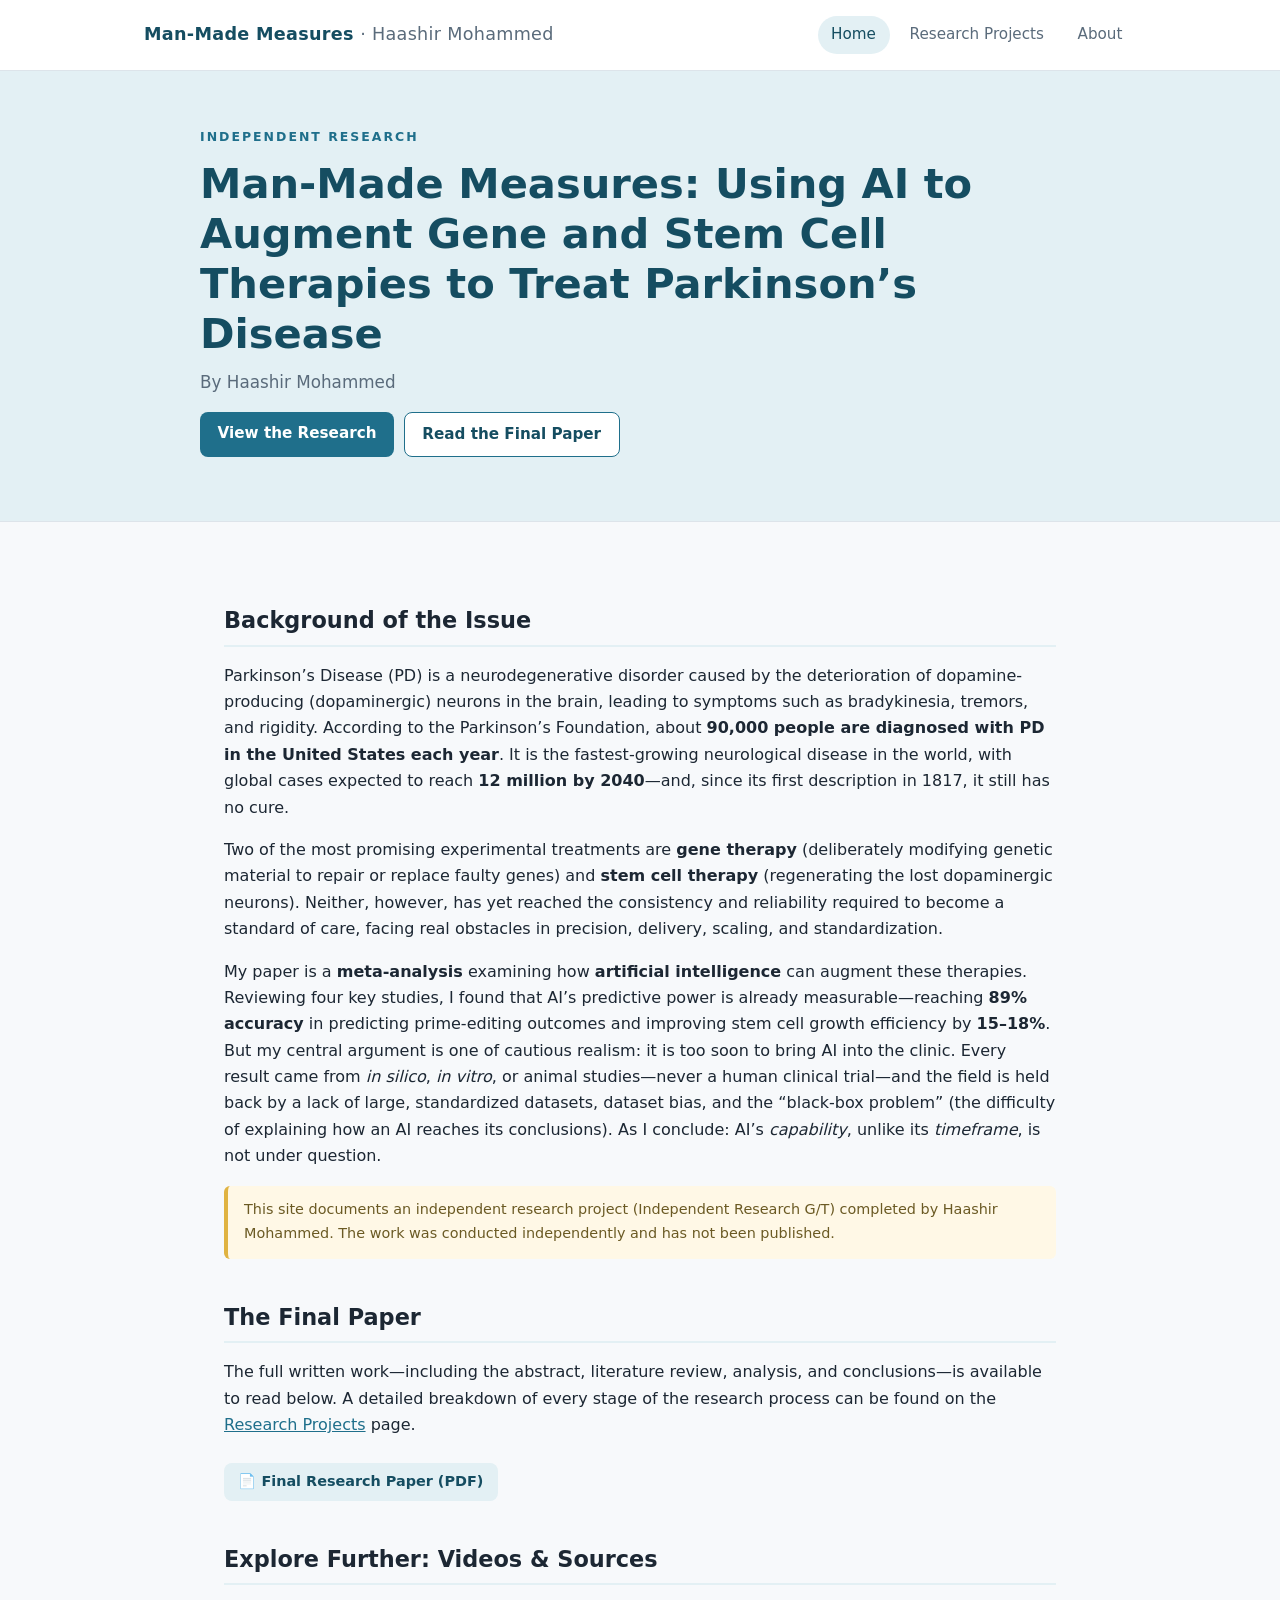
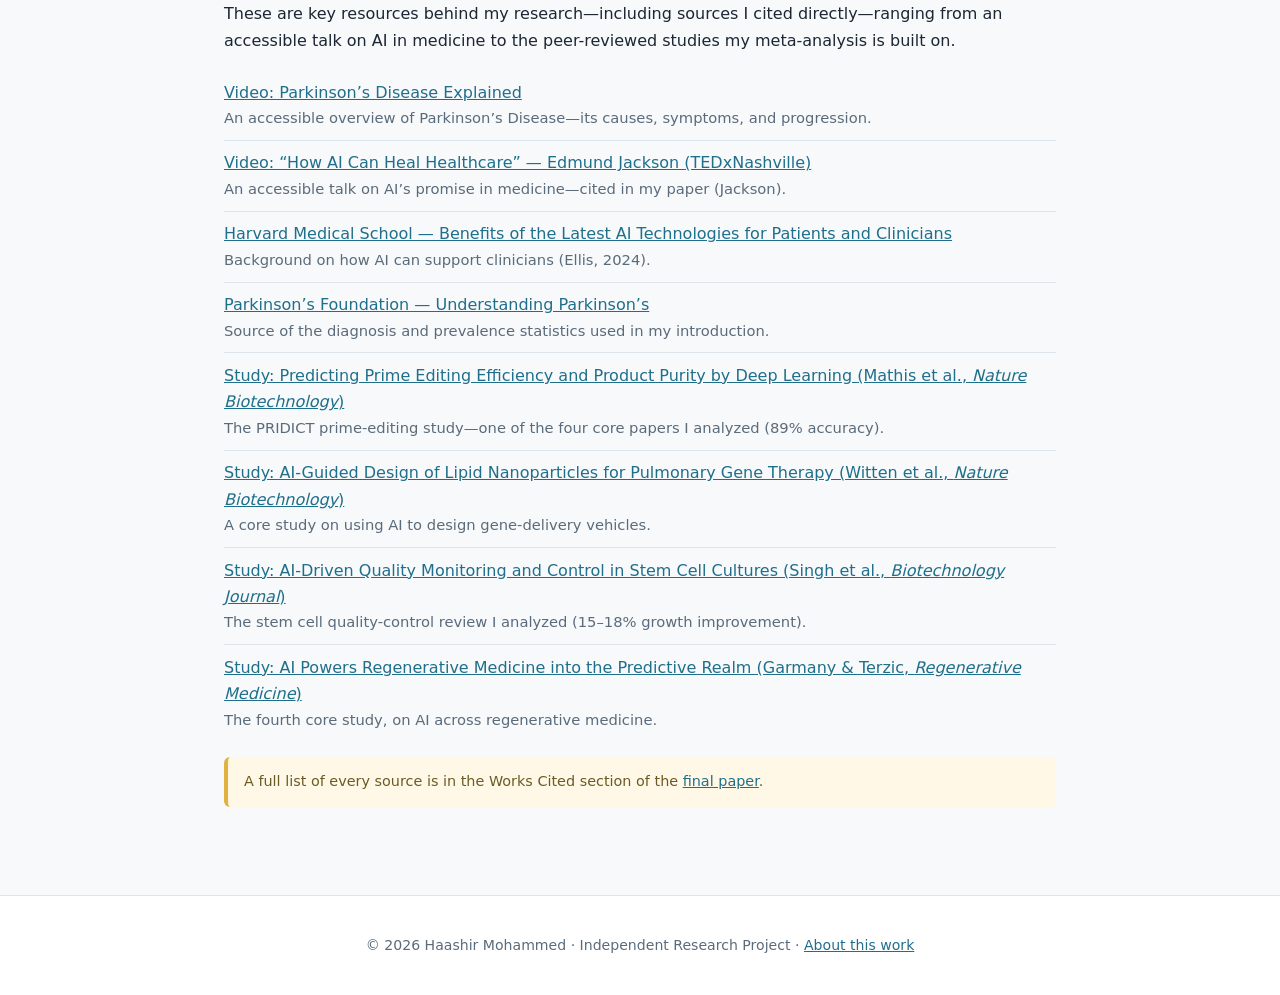
==== index.html @ eed8d5e3 "Research portfolio site: Man-Made Measures Co-Authored-By: Claude Opus 4.8 <noreply@anthropic.com>" ====
<!DOCTYPE html>
<html lang="en">
<head>
  <meta charset="UTF-8" />
  <meta name="viewport" content="width=device-width, initial-scale=1.0" />
  <title>Man-Made Measures | Haashir Mohammed</title>
  <meta name="description" content="Independent research by Haashir Mohammed on using AI to augment gene and stem cell therapies for Parkinson's Disease." />
  <link rel="stylesheet" href="styles.css" />
</head>
<body>
  <header class="site-header">
    <nav class="nav">
      <a class="brand" href="index.html">Man-Made Measures <span>· Haashir Mohammed</span></a>
      <div class="nav-links">
        <a class="active" href="index.html">Home</a>
        <a href="research.html">Research Projects</a>
        <a href="about.html">About</a>
      </div>
    </nav>
  </header>

  <section class="hero">
    <div class="hero-inner">
      <p class="eyebrow">Independent Research</p>
      <h1>Man-Made Measures: Using AI to Augment Gene and Stem Cell Therapies to Treat Parkinson&rsquo;s Disease</h1>
      <p class="byline">By Haashir Mohammed</p>
      <div class="btn-row">
        <a class="btn" href="research.html">View the Research</a>
        <a class="btn btn-light" href="files/final-paper.pdf">Read the Final Paper</a>
      </div>
    </div>
  </section>

  <main>
    <section>
      <h2>Background of the Issue</h2>
      <p>
        Parkinson&rsquo;s Disease (PD) is a neurodegenerative disorder caused by the deterioration
        of dopamine-producing (dopaminergic) neurons in the brain, leading to symptoms such as
        bradykinesia, tremors, and rigidity. According to the Parkinson&rsquo;s Foundation, about
        <strong>90,000 people are diagnosed with PD in the United States each year</strong>. It is the
        fastest-growing neurological disease in the world, with global cases expected to reach
        <strong>12 million by 2040</strong>&mdash;and, since its first description in 1817, it still has no cure.
      </p>
      <p>
        Two of the most promising experimental treatments are <strong>gene therapy</strong> (deliberately
        modifying genetic material to repair or replace faulty genes) and <strong>stem cell therapy</strong>
        (regenerating the lost dopaminergic neurons). Neither, however, has yet reached the consistency
        and reliability required to become a standard of care, facing real obstacles in precision,
        delivery, scaling, and standardization.
      </p>
      <p>
        My paper is a <strong>meta-analysis</strong> examining how <strong>artificial intelligence</strong> can
        augment these therapies. Reviewing four key studies, I found that AI&rsquo;s predictive power is
        already measurable&mdash;reaching <strong>89% accuracy</strong> in predicting prime-editing outcomes and
        improving stem cell growth efficiency by <strong>15&ndash;18%</strong>. But my central argument is one of
        cautious realism: it is too soon to bring AI into the clinic. Every result came from
        <em>in silico</em>, <em>in vitro</em>, or animal studies&mdash;never a human clinical trial&mdash;and the field is
        held back by a lack of large, standardized datasets, dataset bias, and the &ldquo;black-box problem&rdquo;
        (the difficulty of explaining how an AI reaches its conclusions). As I conclude: AI&rsquo;s
        <em>capability</em>, unlike its <em>timeframe</em>, is not under question.
      </p>
      <div class="note">
        This site documents an independent research project (Independent Research G/T) completed by
        Haashir Mohammed. The work was conducted independently and has not been published.
      </div>
    </section>

    <section>
      <h2>The Final Paper</h2>
      <p>
        The full written work&mdash;including the abstract, literature review, analysis, and
        conclusions&mdash;is available to read below. A detailed breakdown of every stage of the
        research process can be found on the <a href="research.html">Research Projects</a> page.
      </p>
      <a class="file-link" href="files/final-paper.pdf">&#128196; Final Research Paper (PDF)</a>
    </section>

    <section>
      <h2>Explore Further: Videos &amp; Sources</h2>
      <p>
        These are key resources behind my research&mdash;including sources I cited directly&mdash;ranging from
        an accessible talk on AI in medicine to the peer-reviewed studies my meta-analysis is built on.
      </p>
      <ul class="resource-list">
        <li>
          <a href="https://www.youtube.com/watch?v=ODX2-C2uEAs" target="_blank" rel="noopener">Video: Parkinson&rsquo;s Disease Explained</a>
          <span class="desc">An accessible overview of Parkinson&rsquo;s Disease&mdash;its causes, symptoms, and progression.</span>
        </li>
        <li>
          <a href="https://youtu.be/7ZsyYCZB3Nw" target="_blank" rel="noopener">Video: &ldquo;How AI Can Heal Healthcare&rdquo; &mdash; Edmund Jackson (TEDxNashville)</a>
          <span class="desc">An accessible talk on AI&rsquo;s promise in medicine&mdash;cited in my paper (Jackson).</span>
        </li>
        <li>
          <a href="https://learn.hms.harvard.edu/insights/all-insights/benefits-latest-ai-technologies-patients-and-clinicians" target="_blank" rel="noopener">Harvard Medical School &mdash; Benefits of the Latest AI Technologies for Patients and Clinicians</a>
          <span class="desc">Background on how AI can support clinicians (Ellis, 2024).</span>
        </li>
        <li>
          <a href="https://www.parkinson.org/understanding-parkinsons" target="_blank" rel="noopener">Parkinson&rsquo;s Foundation &mdash; Understanding Parkinson&rsquo;s</a>
          <span class="desc">Source of the diagnosis and prevalence statistics used in my introduction.</span>
        </li>
        <li>
          <a href="https://doi.org/10.1038/s41587-022-01613-7" target="_blank" rel="noopener">Study: Predicting Prime Editing Efficiency and Product Purity by Deep Learning (Mathis et al., <em>Nature Biotechnology</em>)</a>
          <span class="desc">The PRIDICT prime-editing study&mdash;one of the four core papers I analyzed (89% accuracy).</span>
        </li>
        <li>
          <a href="https://doi.org/10.1038/s41587-024-02490-y" target="_blank" rel="noopener">Study: AI-Guided Design of Lipid Nanoparticles for Pulmonary Gene Therapy (Witten et al., <em>Nature Biotechnology</em>)</a>
          <span class="desc">A core study on using AI to design gene-delivery vehicles.</span>
        </li>
        <li>
          <a href="https://doi.org/10.1002/biot.70100" target="_blank" rel="noopener">Study: AI-Driven Quality Monitoring and Control in Stem Cell Cultures (Singh et al., <em>Biotechnology Journal</em>)</a>
          <span class="desc">The stem cell quality-control review I analyzed (15&ndash;18% growth improvement).</span>
        </li>
        <li>
          <a href="https://doi.org/10.1080/17460751.2024.2437281" target="_blank" rel="noopener">Study: AI Powers Regenerative Medicine into the Predictive Realm (Garmany &amp; Terzic, <em>Regenerative Medicine</em>)</a>
          <span class="desc">The fourth core study, on AI across regenerative medicine.</span>
        </li>
      </ul>
      <p class="note">
        A full list of every source is in the Works Cited section of the
        <a href="files/final-paper.pdf">final paper</a>.
      </p>
    </section>
  </main>

  <footer class="site-footer">
    <p>&copy; 2026 Haashir Mohammed &middot; Independent Research Project &middot;
      <a href="about.html">About this work</a></p>
  </footer>
</body>
</html>
---- styles.css ----
:root {
  --bg: #f7f9fb;
  --surface: #ffffff;
  --ink: #1c2733;
  --muted: #5a6b7b;
  --accent: #1f6f8b;
  --accent-dark: #154d61;
  --accent-soft: #e3f0f4;
  --border: #dde4ea;
  --shadow: 0 2px 14px rgba(28, 39, 51, 0.07);
  --radius: 12px;
}

* { box-sizing: border-box; }

html { scroll-behavior: smooth; }

body {
  margin: 0;
  font-family: "Segoe UI", system-ui, -apple-system, Roboto, Helvetica, Arial, sans-serif;
  color: var(--ink);
  background: var(--bg);
  line-height: 1.65;
}

a { color: var(--accent); }
a:hover { color: var(--accent-dark); }

/* ---------- Header / Nav ---------- */
.site-header {
  background: var(--surface);
  border-bottom: 1px solid var(--border);
  box-shadow: var(--shadow);
}

.nav {
  max-width: 1040px;
  margin: 0 auto;
  display: flex;
  align-items: center;
  justify-content: space-between;
  flex-wrap: wrap;
  gap: 0.75rem;
  padding: 1rem 1.5rem;
}

.brand {
  font-weight: 700;
  font-size: 1.1rem;
  letter-spacing: 0.3px;
  color: var(--accent-dark);
  text-decoration: none;
}

.brand span { color: var(--muted); font-weight: 400; }

.nav-links {
  display: flex;
  gap: 0.4rem;
  flex-wrap: wrap;
}

.nav-links a {
  color: var(--muted);
  text-decoration: none;
  padding: 0.4rem 0.85rem;
  border-radius: 999px;
  font-size: 0.95rem;
  transition: background 0.15s ease, color 0.15s ease;
}

.nav-links a:hover,
.nav-links a.active {
  background: var(--accent-soft);
  color: var(--accent-dark);
}

/* ---------- Hero ---------- */
.hero {
  background: var(--accent-soft);
  color: var(--ink);
  padding: 3.5rem 1.5rem 4rem;
  border-bottom: 1px solid var(--border);
}

.hero-inner {
  max-width: 880px;
  margin: 0 auto;
}

.eyebrow {
  text-transform: uppercase;
  letter-spacing: 2px;
  font-size: 0.78rem;
  color: var(--accent);
  font-weight: 600;
  margin: 0 0 0.75rem;
}

.hero h1 {
  font-size: clamp(1.7rem, 4vw, 2.6rem);
  line-height: 1.2;
  margin: 0 0 0.6rem;
  color: var(--accent-dark);
}

.hero .byline {
  font-size: 1.05rem;
  color: var(--muted);
  margin: 0;
}

/* ---------- Layout ---------- */
main {
  max-width: 880px;
  margin: 0 auto;
  padding: 2.5rem 1.5rem 3rem;
}

.page-title {
  font-size: clamp(1.5rem, 3vw, 2rem);
  margin: 0 0 0.4rem;
}

.lead {
  color: var(--muted);
  font-size: 1.08rem;
  margin-top: 0;
}

section { margin-bottom: 2.5rem; }

h2 {
  font-size: 1.4rem;
  margin: 0 0 0.75rem;
  padding-bottom: 0.35rem;
  border-bottom: 2px solid var(--accent-soft);
}

h3 { font-size: 1.12rem; margin: 0 0 0.4rem; }

.card {
  background: var(--surface);
  border: 1px solid var(--border);
  border-radius: var(--radius);
  box-shadow: var(--shadow);
  padding: 1.5rem 1.6rem;
  margin-bottom: 1.25rem;
}

.card h3 { color: var(--accent-dark); }

.card p:last-child { margin-bottom: 0; }

.tag {
  display: inline-block;
  background: var(--accent-soft);
  color: var(--accent-dark);
  font-size: 0.75rem;
  font-weight: 600;
  letter-spacing: 0.4px;
  padding: 0.2rem 0.6rem;
  border-radius: 999px;
  margin-bottom: 0.6rem;
}

/* ---------- Buttons / file links ---------- */
.btn {
  display: inline-block;
  background: var(--accent);
  color: #fff;
  text-decoration: none;
  padding: 0.55rem 1.1rem;
  border-radius: 8px;
  font-weight: 600;
  font-size: 0.95rem;
  transition: background 0.15s ease;
}

.btn:hover { background: var(--accent-dark); color: #fff; }

.btn-light {
  background: var(--surface);
  border: 1px solid var(--accent);
  color: var(--accent-dark);
}

.btn-light:hover { background: var(--accent-soft); color: var(--accent-dark); }

.btn-row { display: flex; flex-wrap: wrap; gap: 0.6rem; margin-top: 1rem; }

.file-link {
  display: inline-flex;
  align-items: center;
  gap: 0.45rem;
  background: var(--accent-soft);
  color: var(--accent-dark);
  text-decoration: none;
  padding: 0.45rem 0.9rem;
  border-radius: 8px;
  font-weight: 600;
  font-size: 0.9rem;
  margin-top: 0.5rem;
}

.file-link:hover { background: #d2e6ec; color: var(--accent-dark); }

/* ---------- Lists ---------- */
.resource-list { list-style: none; padding: 0; margin: 0; }

.resource-list li {
  padding: 0.6rem 0;
  border-bottom: 1px solid var(--border);
}

.resource-list li:last-child { border-bottom: none; }

.resource-list .desc { color: var(--muted); font-size: 0.92rem; display: block; }

/* ---------- Footer ---------- */
.site-footer {
  background: var(--surface);
  color: var(--muted);
  border-top: 1px solid var(--border);
  text-align: center;
  padding: 1.5rem;
  font-size: 0.88rem;
}

.site-footer a { color: var(--accent); }

/* ---------- Utility ---------- */
.note {
  background: #fff8e6;
  border-left: 4px solid #e0b341;
  padding: 0.8rem 1rem;
  border-radius: 6px;
  font-size: 0.9rem;
  color: #6b5a24;
  margin-top: 1rem;
}
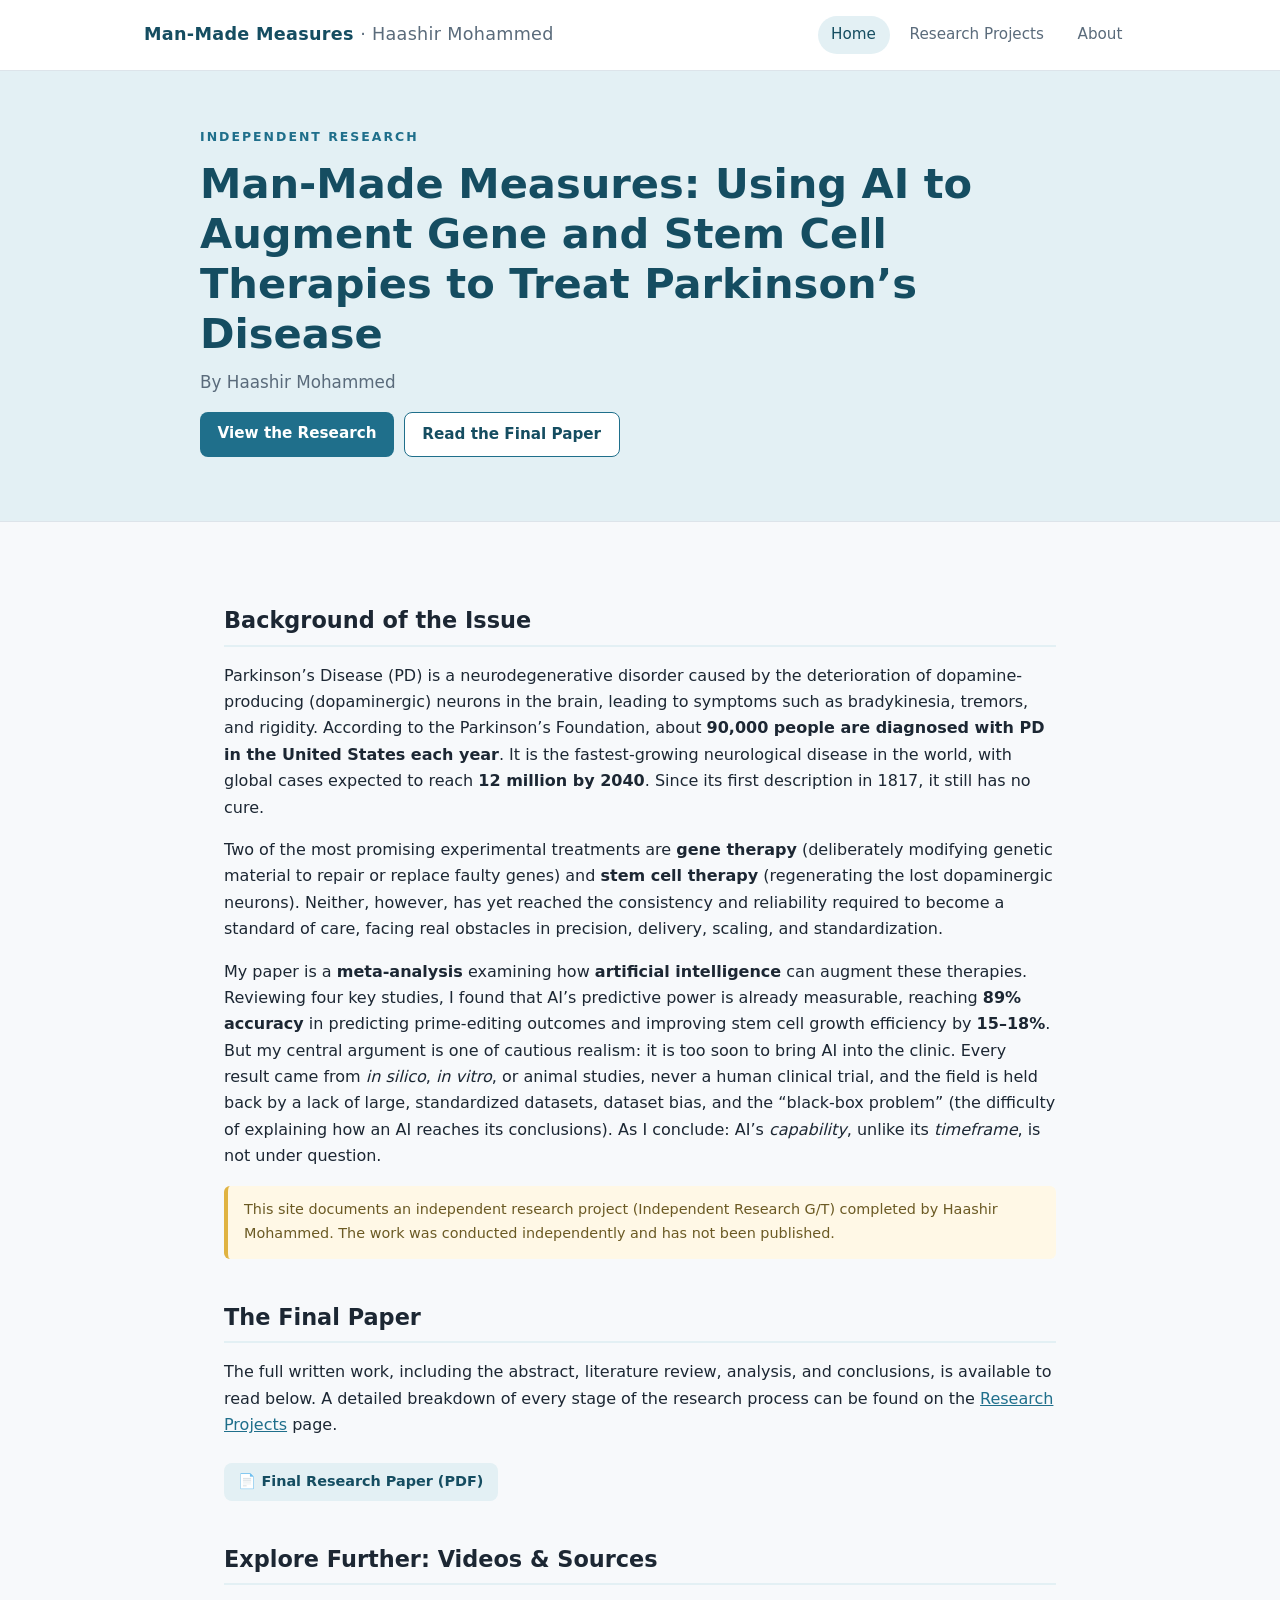
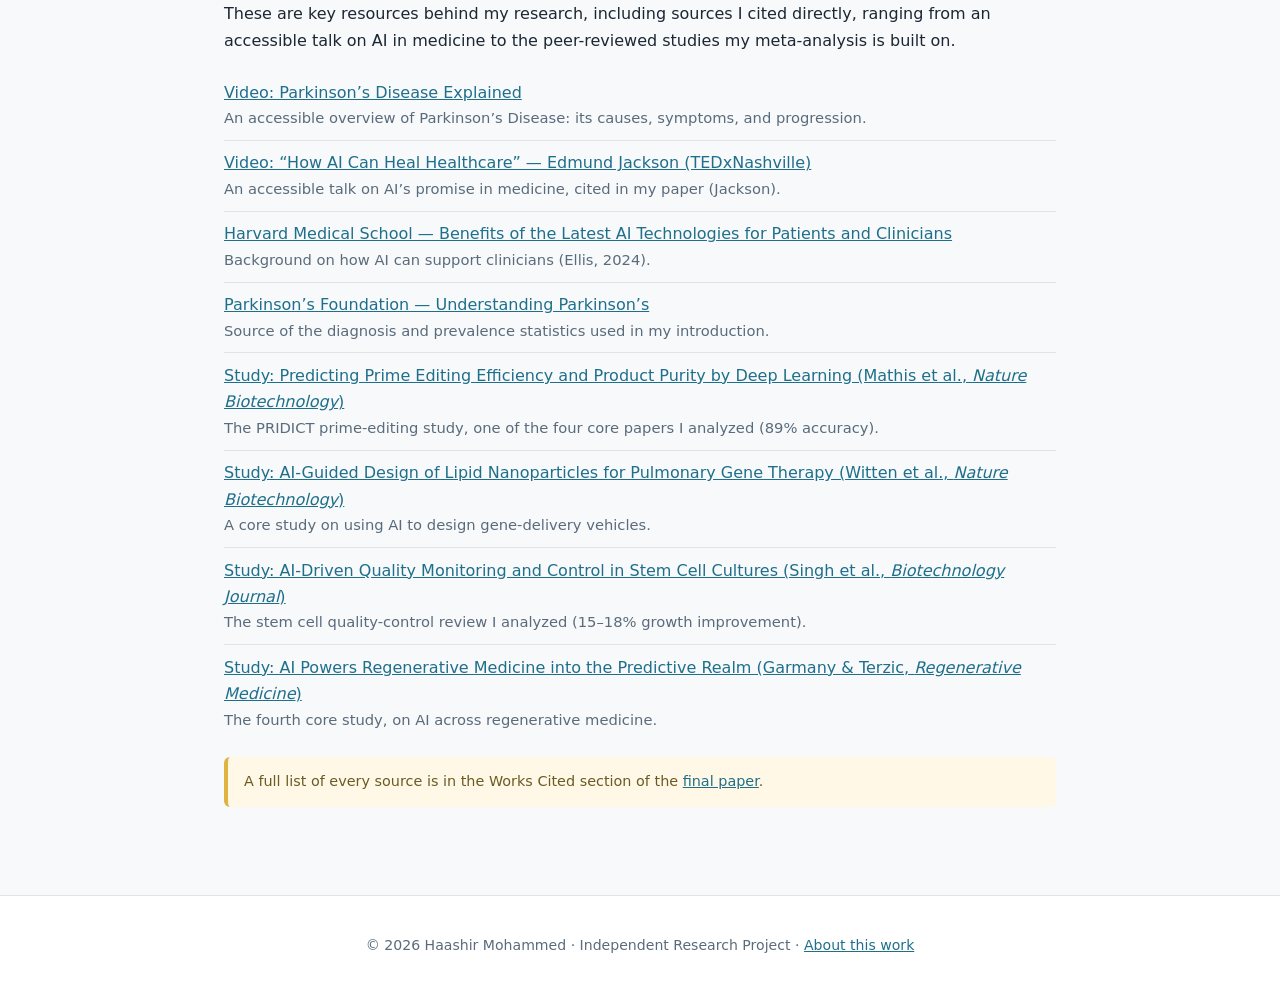
==== commit ba29dbd7: "Remove em dashes from prose and descriptions Keep em dashes only within hyperlinked source/media tit" ====
--- a/index.html
+++ b/index.html
@@ -40,7 +40,7 @@
         bradykinesia, tremors, and rigidity. According to the Parkinson&rsquo;s Foundation, about
         <strong>90,000 people are diagnosed with PD in the United States each year</strong>. It is the
         fastest-growing neurological disease in the world, with global cases expected to reach
-        <strong>12 million by 2040</strong>&mdash;and, since its first description in 1817, it still has no cure.
+        <strong>12 million by 2040</strong>. Since its first description in 1817, it still has no cure.
       </p>
       <p>
         Two of the most promising experimental treatments are <strong>gene therapy</strong> (deliberately
@@ -52,10 +52,10 @@
       <p>
         My paper is a <strong>meta-analysis</strong> examining how <strong>artificial intelligence</strong> can
         augment these therapies. Reviewing four key studies, I found that AI&rsquo;s predictive power is
-        already measurable&mdash;reaching <strong>89% accuracy</strong> in predicting prime-editing outcomes and
+        already measurable, reaching <strong>89% accuracy</strong> in predicting prime-editing outcomes and
         improving stem cell growth efficiency by <strong>15&ndash;18%</strong>. But my central argument is one of
         cautious realism: it is too soon to bring AI into the clinic. Every result came from
-        <em>in silico</em>, <em>in vitro</em>, or animal studies&mdash;never a human clinical trial&mdash;and the field is
+        <em>in silico</em>, <em>in vitro</em>, or animal studies, never a human clinical trial, and the field is
         held back by a lack of large, standardized datasets, dataset bias, and the &ldquo;black-box problem&rdquo;
         (the difficulty of explaining how an AI reaches its conclusions). As I conclude: AI&rsquo;s
         <em>capability</em>, unlike its <em>timeframe</em>, is not under question.
@@ -69,8 +69,8 @@
     <section>
       <h2>The Final Paper</h2>
       <p>
-        The full written work&mdash;including the abstract, literature review, analysis, and
-        conclusions&mdash;is available to read below. A detailed breakdown of every stage of the
+        The full written work, including the abstract, literature review, analysis, and
+        conclusions, is available to read below. A detailed breakdown of every stage of the
         research process can be found on the <a href="research.html">Research Projects</a> page.
       </p>
       <a class="file-link" href="files/final-paper.pdf">&#128196; Final Research Paper (PDF)</a>
@@ -79,17 +79,17 @@
     <section>
       <h2>Explore Further: Videos &amp; Sources</h2>
       <p>
-        These are key resources behind my research&mdash;including sources I cited directly&mdash;ranging from
+        These are key resources behind my research, including sources I cited directly, ranging from
         an accessible talk on AI in medicine to the peer-reviewed studies my meta-analysis is built on.
       </p>
       <ul class="resource-list">
         <li>
           <a href="https://www.youtube.com/watch?v=ODX2-C2uEAs" target="_blank" rel="noopener">Video: Parkinson&rsquo;s Disease Explained</a>
-          <span class="desc">An accessible overview of Parkinson&rsquo;s Disease&mdash;its causes, symptoms, and progression.</span>
+          <span class="desc">An accessible overview of Parkinson&rsquo;s Disease: its causes, symptoms, and progression.</span>
         </li>
         <li>
           <a href="https://youtu.be/7ZsyYCZB3Nw" target="_blank" rel="noopener">Video: &ldquo;How AI Can Heal Healthcare&rdquo; &mdash; Edmund Jackson (TEDxNashville)</a>
-          <span class="desc">An accessible talk on AI&rsquo;s promise in medicine&mdash;cited in my paper (Jackson).</span>
+          <span class="desc">An accessible talk on AI&rsquo;s promise in medicine, cited in my paper (Jackson).</span>
         </li>
         <li>
           <a href="https://learn.hms.harvard.edu/insights/all-insights/benefits-latest-ai-technologies-patients-and-clinicians" target="_blank" rel="noopener">Harvard Medical School &mdash; Benefits of the Latest AI Technologies for Patients and Clinicians</a>
@@ -101,7 +101,7 @@
         </li>
         <li>
           <a href="https://doi.org/10.1038/s41587-022-01613-7" target="_blank" rel="noopener">Study: Predicting Prime Editing Efficiency and Product Purity by Deep Learning (Mathis et al., <em>Nature Biotechnology</em>)</a>
-          <span class="desc">The PRIDICT prime-editing study&mdash;one of the four core papers I analyzed (89% accuracy).</span>
+          <span class="desc">The PRIDICT prime-editing study, one of the four core papers I analyzed (89% accuracy).</span>
         </li>
         <li>
           <a href="https://doi.org/10.1038/s41587-024-02490-y" target="_blank" rel="noopener">Study: AI-Guided Design of Lipid Nanoparticles for Pulmonary Gene Therapy (Witten et al., <em>Nature Biotechnology</em>)</a>
--- a/styles.css
+++ b/styles.css
@@ -229,6 +229,33 @@
 
 .site-footer a { color: var(--accent); }
 
+/* ---------- About photo ---------- */
+.about-card {
+  display: flex;
+  gap: 1.6rem;
+  align-items: flex-start;
+}
+
+.headshot {
+  flex: 0 0 200px;
+  width: 200px;
+  height: 240px;
+  object-fit: cover;
+  object-position: top center;
+  border-radius: var(--radius);
+  border: 1px solid var(--border);
+  box-shadow: var(--shadow);
+  background: var(--accent-soft);
+}
+
+.about-card .about-bio { flex: 1; min-width: 0; }
+.about-card .about-bio p:first-child { margin-top: 0; }
+
+@media (max-width: 600px) {
+  .about-card { flex-direction: column; align-items: center; text-align: left; }
+  .headshot { width: 180px; height: 216px; flex-basis: auto; }
+}
+
 /* ---------- Utility ---------- */
 .note {
   background: #fff8e6;
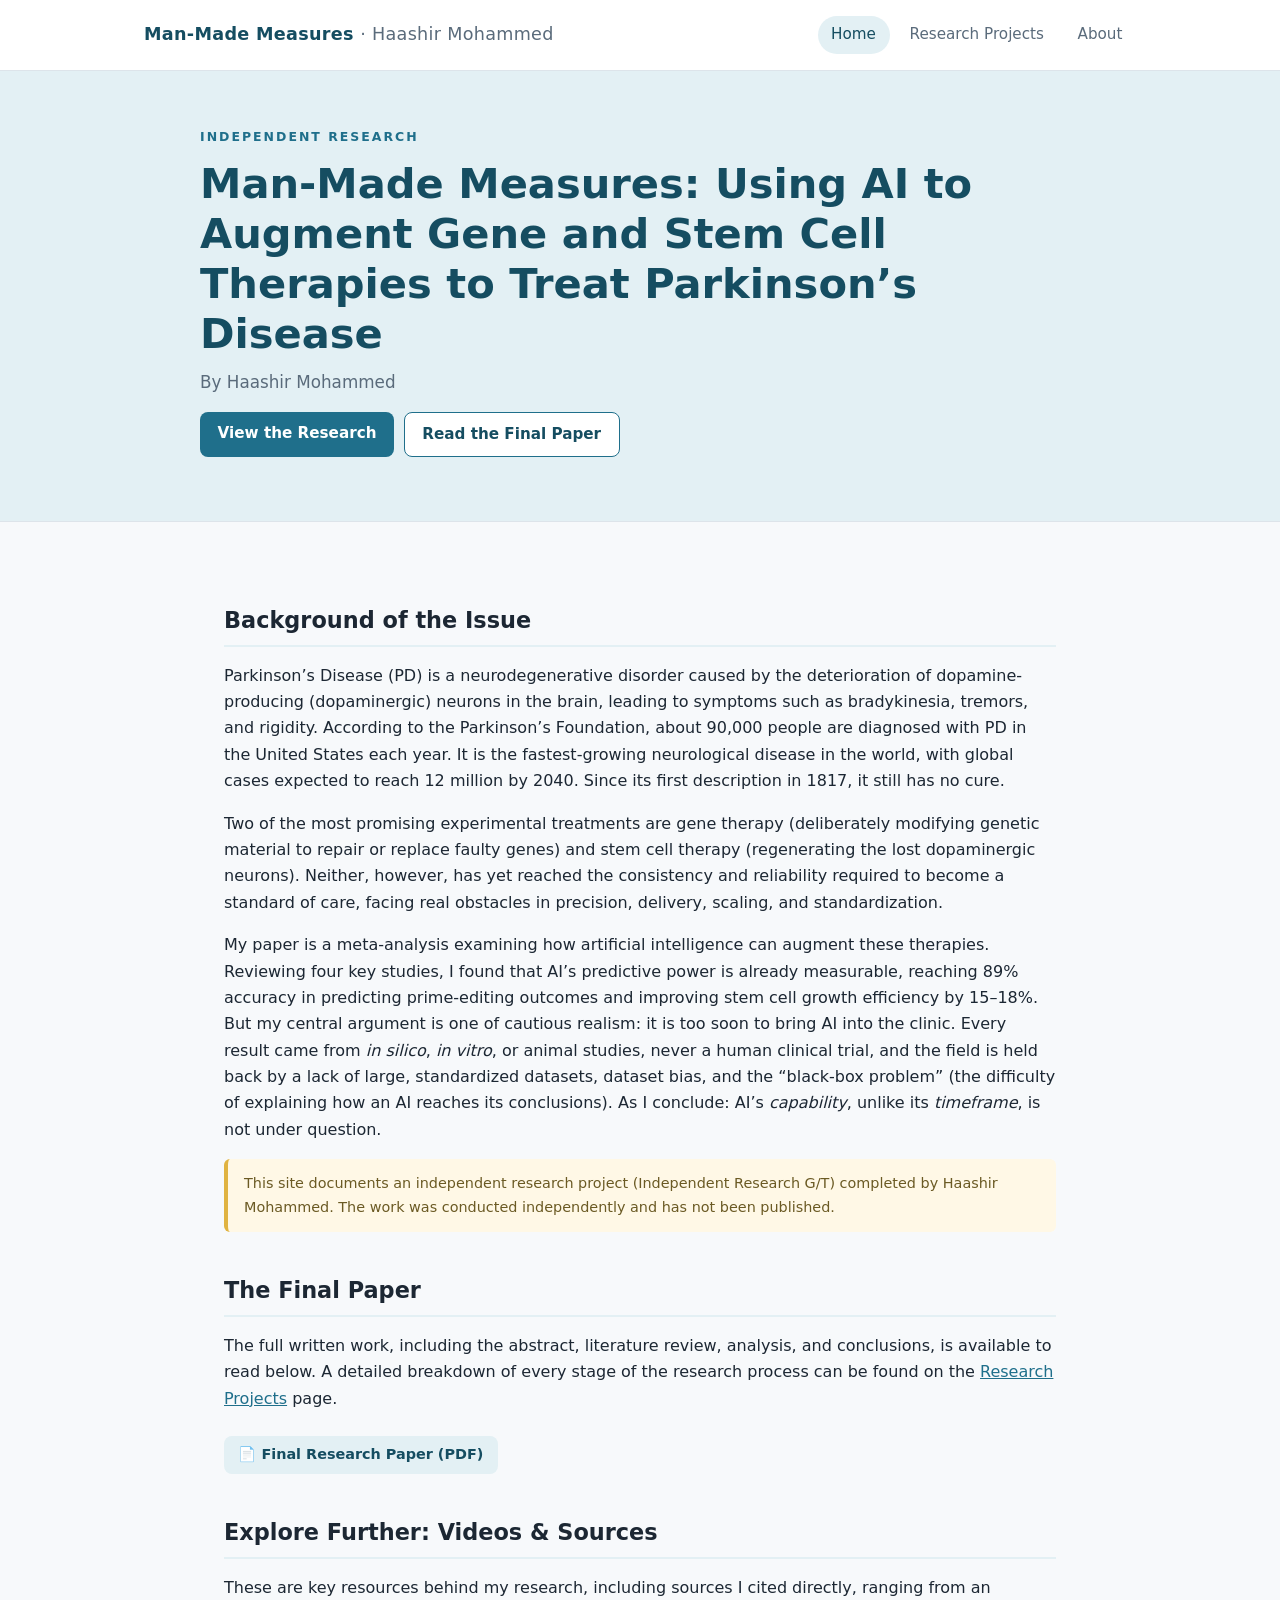
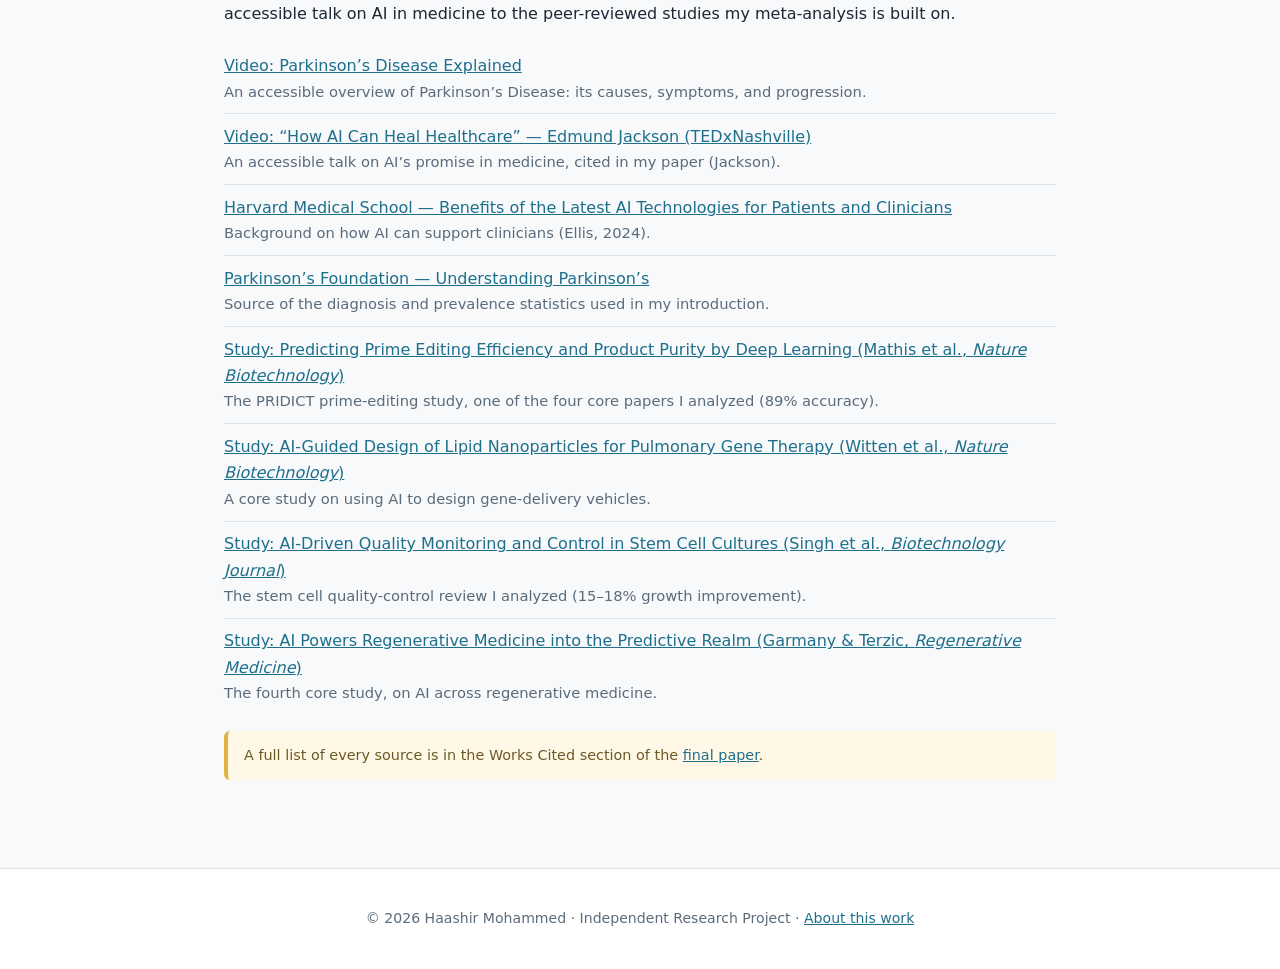
==== commit 7027644e: "Remove bold (strong) formatting from body text site-wide Co-Authored-By: Claude Opus 4.8 <noreply@an" ====
--- a/index.html
+++ b/index.html
@@ -38,22 +38,21 @@
         Parkinson&rsquo;s Disease (PD) is a neurodegenerative disorder caused by the deterioration
         of dopamine-producing (dopaminergic) neurons in the brain, leading to symptoms such as
         bradykinesia, tremors, and rigidity. According to the Parkinson&rsquo;s Foundation, about
-        <strong>90,000 people are diagnosed with PD in the United States each year</strong>. It is the
+        90,000 people are diagnosed with PD in the United States each year. It is the
         fastest-growing neurological disease in the world, with global cases expected to reach
-        <strong>12 million by 2040</strong>. Since its first description in 1817, it still has no cure.
+        12 million by 2040. Since its first description in 1817, it still has no cure.
       </p>
       <p>
-        Two of the most promising experimental treatments are <strong>gene therapy</strong> (deliberately
-        modifying genetic material to repair or replace faulty genes) and <strong>stem cell therapy</strong>
-        (regenerating the lost dopaminergic neurons). Neither, however, has yet reached the consistency
+        Two of the most promising experimental treatments are gene therapy (deliberately
+        modifying genetic material to repair or replace faulty genes) and stem cell therapy        (regenerating the lost dopaminergic neurons). Neither, however, has yet reached the consistency
         and reliability required to become a standard of care, facing real obstacles in precision,
         delivery, scaling, and standardization.
       </p>
       <p>
-        My paper is a <strong>meta-analysis</strong> examining how <strong>artificial intelligence</strong> can
+        My paper is a meta-analysis examining how artificial intelligence can
         augment these therapies. Reviewing four key studies, I found that AI&rsquo;s predictive power is
-        already measurable, reaching <strong>89% accuracy</strong> in predicting prime-editing outcomes and
-        improving stem cell growth efficiency by <strong>15&ndash;18%</strong>. But my central argument is one of
+        already measurable, reaching 89% accuracy in predicting prime-editing outcomes and
+        improving stem cell growth efficiency by 15&ndash;18%. But my central argument is one of
         cautious realism: it is too soon to bring AI into the clinic. Every result came from
         <em>in silico</em>, <em>in vitro</em>, or animal studies, never a human clinical trial, and the field is
         held back by a lack of large, standardized datasets, dataset bias, and the &ldquo;black-box problem&rdquo;
